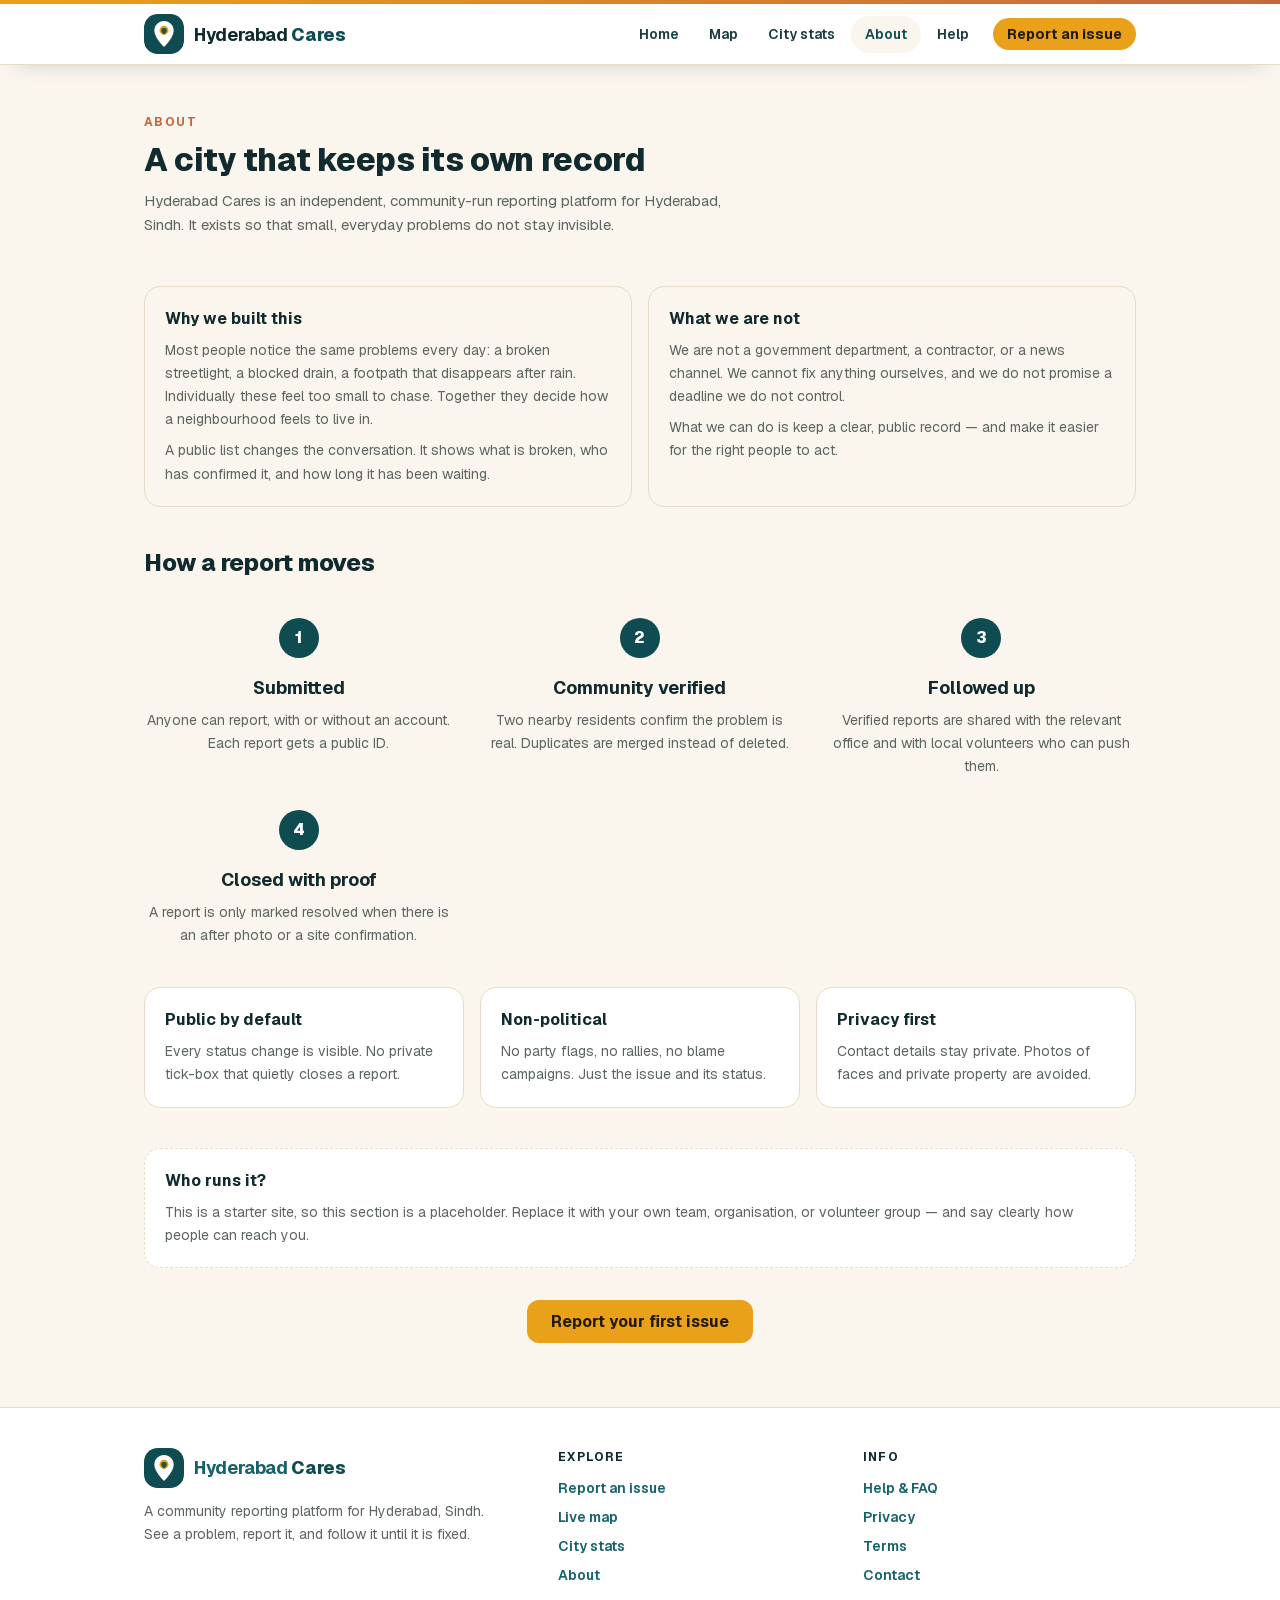
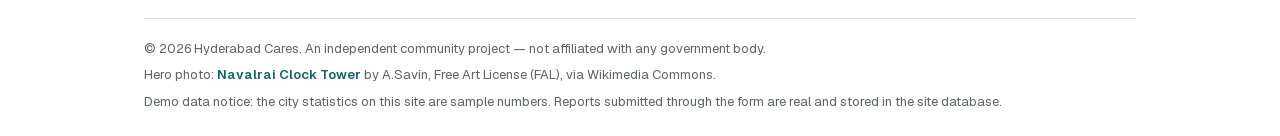
==== about.html @ 7a2fa07a "Initial Hyderabad Cares project Co-authored-by: Copilot <223556219+Copilot@users.noreply.github.com>" ====
<!DOCTYPE html>
<html lang="en">
<head>
<meta charset="utf-8">
<meta name="viewport" content="width=device-width, initial-scale=1">
<title>About · Hyderabad Cares</title>
<meta name="description" content="Hyderabad Cares is an independent community platform for reporting and tracking civic issues in Hyderabad, Sindh.">
<meta name="theme-color" content="#0f4c52">
<link rel="icon" href="assets/brand/favicon.svg" type="image/svg+xml">
<link rel="stylesheet" href="assets/theme.css">
</head>
<body>
<a class="sr-only" href="#main">Skip to content</a>
<header class="site-header">
  <div class="container site-header__inner">
    <a class="brand" href="index.html" aria-label="Hyderabad Cares — home">
      <img class="brand__mark" src="assets/brand/mark.svg" alt="" width="40" height="40">
      <span class="brand__name">Hyderabad <strong>Cares</strong></span>
    </a>
    <button class="nav-toggle" type="button" aria-expanded="false" aria-controls="site-nav" aria-label="Open menu">
      <svg width="22" height="22" viewBox="0 0 24 24" fill="none" stroke="currentColor" stroke-width="2" stroke-linecap="round" aria-hidden="true"><path d="M4 7h16M4 12h16M4 17h16"/></svg>
    </button>
    <nav class="nav" id="site-nav" aria-label="Main">
      <a class="nav__link" href="index.html">Home</a>
      <a class="nav__link" href="map.html">Map</a>
      <a class="nav__link" href="stats.html">City stats</a>
      <a class="nav__link" href="about.html" aria-current="page">About</a>
      <a class="nav__link" href="help.html">Help</a>
      <a class="btn btn--primary btn--sm nav__cta" href="report.html">Report an issue</a>
    </nav>
  </div>
</header>
<main id="main">
  <section class="section section--tight">
    <div class="container">
      <p class="eyebrow">About</p>
      <h1 class="section-title mt-2" style="font-size:2rem">A city that keeps its own record</h1>
      <p class="section-sub" style="margin-left:0;text-align:left">Hyderabad Cares is an independent, community-run reporting platform for Hyderabad, Sindh. It exists so that small, everyday problems do not stay invisible.</p>
    </div>
  </section>

  <section class="section" style="padding-top:0">
    <div class="container">
      <div class="grid grid--2">
        <div class="card card--flat">
          <h2 class="card__title">Why we built this</h2>
          <p class="card__text">Most people notice the same problems every day: a broken streetlight, a blocked drain, a footpath that disappears after rain. Individually these feel too small to chase. Together they decide how a neighbourhood feels to live in.</p>
          <p class="card__text">A public list changes the conversation. It shows what is broken, who has confirmed it, and how long it has been waiting.</p>
        </div>
        <div class="card card--flat">
          <h2 class="card__title">What we are not</h2>
          <p class="card__text">We are not a government department, a contractor, or a news channel. We cannot fix anything ourselves, and we do not promise a deadline we do not control.</p>
          <p class="card__text">What we can do is keep a clear, public record — and make it easier for the right people to act.</p>
        </div>
      </div>

      <h2 class="section-title mt-10">How a report moves</h2>
      <div class="steps">
        <div class="step">
          <div class="step__num">1</div>
          <h3 class="step__title">Submitted</h3>
          <p class="step__text">Anyone can report, with or without an account. Each report gets a public ID.</p>
        </div>
        <div class="step">
          <div class="step__num">2</div>
          <h3 class="step__title">Community verified</h3>
          <p class="step__text">Two nearby residents confirm the problem is real. Duplicates are merged instead of deleted.</p>
        </div>
        <div class="step">
          <div class="step__num">3</div>
          <h3 class="step__title">Followed up</h3>
          <p class="step__text">Verified reports are shared with the relevant office and with local volunteers who can push them.</p>
        </div>
        <div class="step">
          <div class="step__num">4</div>
          <h3 class="step__title">Closed with proof</h3>
          <p class="step__text">A report is only marked resolved when there is an after photo or a site confirmation.</p>
        </div>
      </div>

      <div class="grid grid--3 mt-10">
        <div class="card"><h3 class="card__title">Public by default</h3><p class="card__text">Every status change is visible. No private tick-box that quietly closes a report.</p></div>
        <div class="card"><h3 class="card__title">Non-political</h3><p class="card__text">No party flags, no rallies, no blame campaigns. Just the issue and its status.</p></div>
        <div class="card"><h3 class="card__title">Privacy first</h3><p class="card__text">Contact details stay private. Photos of faces and private property are avoided.</p></div>
      </div>

      <div class="card mt-10" style="border-style:dashed">
        <h2 class="card__title">Who runs it?</h2>
        <p class="card__text">This is a starter site, so this section is a placeholder. Replace it with your own team, organisation, or volunteer group — and say clearly how people can reach you.</p>
      </div>

      <p class="text-center mt-8"><a class="btn btn--primary" href="report.html">Report your first issue</a></p>
    </div>
  </section>
</main>
<footer class="site-footer">
  <div class="container">
    <div class="site-footer__top">
      <div class="site-footer__brand">
        <a class="brand" href="index.html">
          <img class="brand__mark" src="assets/brand/mark.svg" alt="" width="40" height="40">
          <span class="brand__name">Hyderabad <strong>Cares</strong></span>
        </a>
        <p>A community reporting platform for Hyderabad, Sindh. See a problem, report it, and follow it until it is fixed.</p>
      </div>
      <div>
        <p class="site-footer__heading">Explore</p>
        <div class="site-footer__links">
          <a href="report.html">Report an issue</a>
          <a href="map.html">Live map</a>
          <a href="stats.html">City stats</a>
          <a href="about.html">About</a>
        </div>
      </div>
      <div>
        <p class="site-footer__heading">Info</p>
        <div class="site-footer__links">
          <a href="help.html">Help &amp; FAQ</a>
          <a href="privacy.html">Privacy</a>
          <a href="terms.html">Terms</a>
          <a href="mailto:hello@hyderabadcares.example">Contact</a>
        </div>
      </div>
    </div>
    <div class="site-footer__bottom">
      <p>© <span data-year>2026</span> Hyderabad Cares. An independent community project — not affiliated with any government body.</p>
      <p>Hero photo: <a href="https://commons.wikimedia.org/wiki/File:PK_Hyderabad_asv2020-02_img15_Navalrai_Market_tower.jpg" target="_blank" rel="noopener">Navalrai Clock Tower</a> by A.Savin, Free Art License (FAL), via Wikimedia Commons.</p>
      <p>Demo data notice: the city statistics on this site are sample numbers. Reports submitted through the form are real and stored in the site database.</p>
    </div>
  </div>
</footer>
<script src="assets/site.js"></script>
</body>
</html>
---- assets/theme.css ----
/* ==========================================================================
   Hyderabad Cares — design system
   Theme structure adapted from a civic-reporting layout.
   Brand: deep teal + marigold on warm ivory. Geist typography.
   Saare colors :root se control hote hain — ek jagah badlein, poori site badal
   jayegi.
   ========================================================================== */

@font-face {
  font-family: "Geist";
  font-style: normal;
  font-weight: 100 900;
  font-display: swap;
  src: url("fonts/geist-latin.woff2") format("woff2");
}

@font-face {
  font-family: "Geist Mono";
  font-style: normal;
  font-weight: 100 900;
  font-display: swap;
  src: url("fonts/geist-mono-latin.woff2") format("woff2");
}

:root {
  /* ---- brand palette ---- */
  --color-background: #faf6ee;   /* warm ivory */
  --color-surface: #ffffff;
  --color-ink: #102a2e;          /* headings + body text */
  --color-ink-soft: #1c3b40;
  --color-teal: #0f4c52;         /* primary brand */
  --color-teal-deep: #082f33;
  --color-marigold: #e9a11a;     /* accent / CTA */
  --color-on-marigold: #241a05;
  --color-clay: #c2683f;
  --color-sand: #ecdfc9;
  --color-border: #e6dcc9;
  --color-link: #16626a;
  --color-text-muted: #5c6560;

  /* ---- status ---- */
  --color-success: #1e7a55;
  --color-danger: #cf4a34;
  --color-warning: #b97708;
  --color-info: #2a6f97;

  /* ---- type ---- */
  --font-sans: "Geist", -apple-system, BlinkMacSystemFont, "Segoe UI", Roboto, Arial, sans-serif;
  --font-mono: "Geist Mono", ui-monospace, SFMono-Regular, Menlo, Consolas, monospace;

  /* ---- shape & depth ---- */
  --radius-sm: 0.25rem;
  --radius-md: 0.375rem;
  --radius-lg: 0.5rem;
  --radius-xl: 0.75rem;
  --radius-2xl: 1rem;
  --shadow-sm: 0 1px 3px 0 rgb(16 42 46 / 0.1), 0 1px 2px -1px rgb(16 42 46 / 0.1);
  --shadow-header: 0 10px 24px -18px rgb(16 42 46 / 0.4);

  --container: 64rem;
  --gutter: 1rem;
}

/* ============================== base ==================================== */

*,
*::before,
*::after {
  box-sizing: border-box;
}

html {
  -webkit-text-size-adjust: 100%;
  scroll-behavior: smooth;
}

body {
  margin: 0;
  min-height: 100vh;
  background: var(--color-background);
  color: var(--color-ink);
  font-family: var(--font-sans);
  font-size: 1rem;
  line-height: 1.5;
  -webkit-font-smoothing: antialiased;
  -moz-osx-font-smoothing: grayscale;
}

h1, h2, h3, h4, h5, h6, p, figure, blockquote, ul, ol {
  margin: 0;
}

ul, ol {
  padding: 0;
  list-style: none;
}

img, svg, video {
  display: block;
  max-width: 100%;
  height: auto;
}

a {
  color: inherit;
  text-decoration: none;
}

button, input, select, textarea {
  font: inherit;
  color: inherit;
}

::selection {
  background: var(--color-marigold);
  color: var(--color-on-marigold);
}

:focus-visible {
  outline: 3px solid rgb(233 161 26 / 0.5);
  outline-offset: 2px;
}

/* ============================ layout ==================================== */

.container {
  width: 100%;
  max-width: var(--container);
  margin-inline: auto;
  padding-inline: var(--gutter);
}

.section {
  padding-block: 4rem;
}

.section--surface {
  background: var(--color-surface);
  border-top: 1px solid var(--color-border);
}

.section--tight {
  padding-block: 3rem;
}

.section-head {
  text-align: center;
}

.section-title {
  font-size: 1.5rem;
  font-weight: 800;
  color: var(--color-ink);
  line-height: 1.3;
  letter-spacing: -0.01em;
}

.section-sub {
  max-width: 38rem;
  margin: 0.5rem auto 0;
  color: var(--color-text-muted);
  font-size: 0.9375rem;
  line-height: 1.65;
}

.stack > * + * {
  margin-top: 1rem;
}

/* ============================= header =================================== */

.site-header {
  position: sticky;
  top: 0;
  z-index: 40;
  background: var(--color-surface);
  border-bottom: 1px solid var(--color-border);
  box-shadow: var(--shadow-header);
}

.site-header::before {
  content: "";
  display: block;
  height: 4px;
  background: linear-gradient(90deg, var(--color-marigold), var(--color-clay));
}

.site-header__inner {
  display: flex;
  align-items: center;
  justify-content: space-between;
  gap: 1rem;
  padding-block: 0.625rem;
}

.brand {
  display: flex;
  align-items: center;
  gap: 0.625rem;
  flex-shrink: 0;
}

.brand__mark {
  width: 2.5rem;
  height: 2.5rem;
  border-radius: 0.85rem;
  transition: transform 0.2s ease;
}

.brand:hover .brand__mark {
  transform: rotate(-4deg) scale(1.04);
}

.brand__name {
  font-size: 1.125rem;
  font-weight: 700;
  letter-spacing: -0.02em;
  white-space: nowrap;
}

.brand__name strong {
  color: var(--color-teal);
  font-weight: 800;
}

.nav {
  display: flex;
  align-items: center;
  gap: 0.125rem;
}

.nav__link {
  padding: 0.5rem 0.875rem;
  border-radius: 999px;
  font-size: 0.875rem;
  font-weight: 600;
  white-space: nowrap;
  color: var(--color-ink-soft);
  transition: background-color 0.15s ease, color 0.15s ease;
}

.nav__link:hover {
  background: var(--color-background);
  color: var(--color-teal);
}

.nav__link[aria-current="page"] {
  background: var(--color-background);
  color: var(--color-teal);
}

.nav__cta {
  margin-left: 0.5rem;
}

.nav__app {
  margin-left: 0.5rem;
  padding-inline: 1rem;
}

.nav-toggle {
  display: none;
  width: 2.5rem;
  height: 2.5rem;
  border: 0;
  border-radius: 999px;
  background: transparent;
  color: var(--color-ink);
  cursor: pointer;
}

.nav-toggle:hover {
  background: var(--color-background);
}

@media (max-width: 64rem) {
  .nav {
    display: none;
  }
  .nav-toggle {
    display: inline-flex;
    align-items: center;
    justify-content: center;
  }
  .nav.is-open {
    display: flex;
    position: absolute;
    left: var(--gutter);
    right: var(--gutter);
    top: calc(100% + 0.5rem);
    flex-direction: column;
    align-items: stretch;
    gap: 0.25rem;
    padding: 0.75rem;
    background: var(--color-surface);
    border: 1px solid var(--color-border);
    border-radius: var(--radius-2xl);
    box-shadow: var(--shadow-sm);
  }
  .nav.is-open .nav__link {
    padding: 0.75rem 1rem;
  }
  .nav.is-open .nav__cta {
    margin: 0.25rem 0 0;
    text-align: center;
  }
  .nav.is-open .nav__app {
    margin: 0.25rem 0 0;
    text-align: center;
  }
}

/* ============================= buttons ================================== */

.btn {
  display: inline-flex;
  align-items: center;
  justify-content: center;
  gap: 0.5rem;
  padding: 0.75rem 1.5rem;
  border: 0;
  border-radius: var(--radius-xl);
  font-weight: 700;
  line-height: 1.2;
  cursor: pointer;
  transition: transform 0.15s ease, box-shadow 0.15s ease, background-color 0.15s ease;
}

.btn:hover {
  transform: translateY(-1px);
}

.btn--primary {
  background: var(--color-marigold);
  color: var(--color-on-marigold);
}

.btn--primary:hover {
  box-shadow: var(--shadow-sm);
}

.btn--dark {
  background: var(--color-teal);
  color: #fff;
}

.btn--outline {
  background: transparent;
  border: 1px solid var(--color-border);
  color: var(--color-ink);
}

.btn--outline:hover {
  background: var(--color-background);
  border-color: var(--color-sand);
}

.btn--outline-light {
  background: transparent;
  border: 1px solid rgb(255 255 255 / 0.4);
  color: #fff;
}

.btn--outline-light:hover {
  background: rgb(255 255 255 / 0.1);
}

.btn--sm {
  padding: 0.5rem 0.875rem;
  border-radius: 999px;
  font-size: 0.875rem;
}

.btn--block {
  width: 100%;
}

/* ============================== badges ================================== */

.badge {
  display: inline-flex;
  align-items: center;
  gap: 0.375rem;
  padding: 0.175rem 0.625rem;
  border-radius: 999px;
  font-size: 0.75rem;
  font-weight: 700;
  line-height: 1.6;
  background: var(--color-background);
  color: var(--color-text-muted);
  border: 1px solid var(--color-border);
  white-space: nowrap;
}

.badge--success { background: #ddefe4; border-color: #c6e3d0; color: #146b45; }
.badge--danger  { background: #fbe1dc; border-color: #f3c9bf; color: #9a3b2d; }
.badge--warning { background: #fbe9dc; border-color: #f2d3bb; color: #8a5200; }
.badge--info    { background: #e3f0fa; border-color: #c8def0; color: #1b5e8c; }
.badge--muted   { background: #f1ede4; border-color: #e2dacb; color: #6b6459; }

/* ============================== chips =================================== */

.chips {
  display: flex;
  flex-wrap: wrap;
  justify-content: center;
  gap: 0.75rem;
}

.chip {
  display: inline-flex;
  align-items: center;
  gap: 0.5rem;
  padding: 0.5rem 1rem 0.5rem 0.5rem;
  border-radius: 999px;
  border: 1px solid var(--color-border);
  background: var(--color-background);
  font-size: 0.875rem;
  font-weight: 600;
}

.chip__icon {
  display: inline-flex;
  align-items: center;
  justify-content: center;
  width: 1.625rem;
  height: 1.625rem;
  border-radius: 999px;
  background: var(--color-teal);
  color: #fff;
  font-size: 0.75rem;
  font-weight: 800;
}

.chip--green  .chip__icon { background: #3e8a5c; }
.chip--olive  .chip__icon { background: #6b7a3e; }
.chip--orange .chip__icon { background: #e0801e; }
.chip--blue   .chip__icon { background: #2e86c1; }
.chip--navy   .chip__icon { background: #1d5c82; }
.chip--sky    .chip__icon { background: #3aa0d6; }
.chip--gold   .chip__icon { background: #d9a400; }
.chip--violet .chip__icon { background: #8b5fbf; }
.chip--brown  .chip__icon { background: #b5652e; }
.chip--red    .chip__icon { background: #e8543e; }
.chip--grey   .chip__icon { background: #6b7280; }

/* ============================== cards =================================== */

.card {
  background: var(--color-surface);
  border: 1px solid var(--color-border);
  border-radius: var(--radius-2xl);
  padding: 1.25rem;
}

.card--flat {
  background: var(--color-background);
}

.card__title {
  font-size: 1rem;
  font-weight: 700;
  color: var(--color-ink);
}

.card__text {
  margin-top: 0.5rem;
  font-size: 0.875rem;
  line-height: 1.65;
  color: var(--color-text-muted);
}

/* ============================== grids =================================== */

.grid {
  display: grid;
  gap: 1rem;
}

@media (min-width: 48rem) {
  .grid--2 { grid-template-columns: repeat(2, 1fr); }
  .grid--3 { grid-template-columns: repeat(3, 1fr); }
  .grid--4 { grid-template-columns: repeat(4, 1fr); }
}

/* ============================ hero ====================================== */

.hero {
  position: relative;
  display: flex;
  align-items: center;
  justify-content: center;
  min-height: 38rem;
  padding: 7rem 0;
  text-align: center;
  overflow: hidden;
  background:
    radial-gradient(60rem 30rem at 50% -10%, #175a61 0%, transparent 70%),
    linear-gradient(160deg, #0b343a 0%, #0f4c52 55%, #0a2a2e 100%);
}

.hero__bg {
  position: absolute;
  inset: 0;
  width: 100%;
  height: 100%;
  object-fit: cover;
  object-position: center 30%;
}

.hero::after {
  content: "";
  position: absolute;
  inset: 0;
  z-index: 1;
  background:
    linear-gradient(to bottom, rgb(8 47 51 / 0.82), rgb(8 47 51 / 0.68) 45%, rgb(8 47 51 / 0.92)),
    radial-gradient(70% 60% at 50% 40%, transparent 0%, rgb(8 47 51 / 0.35) 100%);
}

.hero__inner {
  position: relative;
  z-index: 2;
  max-width: 44rem;
  margin-inline: auto;
  padding-inline: var(--gutter);
}

.hero__eyebrow {
  display: inline-flex;
  align-items: center;
  gap: 0.5rem;
  margin-bottom: 1.25rem;
  padding: 0.35rem 0.875rem;
  border: 1px solid rgb(255 255 255 / 0.25);
  border-radius: 999px;
  background: rgb(255 255 255 / 0.08);
  color: #f7e7c3;
  font-size: 0.75rem;
  font-weight: 700;
  letter-spacing: 0.14em;
  text-transform: uppercase;
}

.hero__title {
  font-size: clamp(2.25rem, 6vw, 3.5rem);
  font-weight: 800;
  line-height: 1.08;
  color: #fff;
  letter-spacing: -0.025em;
}

.hero__title em {
  font-style: normal;
  color: var(--color-marigold);
}

.hero__text {
  max-width: 38rem;
  margin: 1.25rem auto 0;
  font-size: 1.0625rem;
  line-height: 1.7;
  color: rgb(255 255 255 / 0.88);
}

.hero__actions {
  display: flex;
  flex-wrap: wrap;
  align-items: center;
  justify-content: center;
  gap: 0.875rem;
  margin-top: 2rem;
}

.hero__note {
  margin-top: 1.5rem;
  font-size: 0.8125rem;
  color: rgb(255 255 255 / 0.65);
}

.map-canvas {
  height: 30rem;
  background: #e9e2d3;
}

.map-canvas .leaflet-container {
  font-family: var(--font-sans);
}

.hero__credit {
  position: absolute;
  right: 0.5rem;
  bottom: 0.35rem;
  z-index: 2;
  font-size: 0.625rem;
  color: rgb(255 255 255 / 0.55);
}

.hero__credit a {
  color: inherit;
  text-decoration: underline;
}

/* ============================== steps =================================== */

.steps {
  display: grid;
  gap: 2rem;
  margin-top: 2.5rem;
}

@media (min-width: 40rem) {
  .steps {
    grid-template-columns: repeat(3, 1fr);
  }
}

.step {
  text-align: center;
}

.step__num {
  display: flex;
  align-items: center;
  justify-content: center;
  width: 2.5rem;
  height: 2.5rem;
  margin-inline: auto;
  border-radius: 999px;
  background: var(--color-teal);
  color: #fff;
  font-size: 1rem;
  font-weight: 800;
}

.step__title {
  margin-top: 1rem;
  font-size: 1.125rem;
  font-weight: 700;
}

.step__text {
  margin-top: 0.5rem;
  font-size: 0.875rem;
  line-height: 1.65;
  color: var(--color-text-muted);
}

/* ============================== stats =================================== */

.stat-grid {
  display: grid;
  grid-template-columns: repeat(2, 1fr);
  gap: 1rem;
}

@media (min-width: 48rem) {
  .stat-grid {
    grid-template-columns: repeat(4, 1fr);
  }
}

.stat {
  padding: 1.25rem;
  background: var(--color-surface);
  border: 1px solid var(--color-border);
  border-radius: var(--radius-2xl);
}

.stat__value {
  font-size: 1.875rem;
  font-weight: 800;
  line-height: 1.1;
  color: var(--color-teal);
  font-variant-numeric: tabular-nums;
}

.stat__label {
  margin-top: 0.35rem;
  font-size: 0.75rem;
  font-weight: 600;
  letter-spacing: 0.06em;
  text-transform: uppercase;
  color: var(--color-text-muted);
}

.stat__hint {
  margin-top: 0.35rem;
  font-size: 0.75rem;
  color: var(--color-text-muted);
}

/* ============================== forms =================================== */

.field {
  display: block;
}

.field__label {
  display: block;
  margin-bottom: 0.375rem;
  font-size: 0.875rem;
  font-weight: 600;
}

.field__label span {
  color: var(--color-clay);
}

.input,
.select,
.textarea {
  width: 100%;
  padding: 0.625rem 0.875rem;
  background: var(--color-surface);
  border: 1px solid var(--color-border);
  border-radius: var(--radius-xl);
  font-size: 0.9375rem;
  outline: none;
  transition: border-color 0.15s ease, box-shadow 0.15s ease;
}

.input:focus,
.select:focus,
.textarea:focus {
  border-color: var(--color-teal);
  box-shadow: 0 0 0 3px rgb(233 161 26 / 0.3);
}

.textarea {
  min-height: 8rem;
  resize: vertical;
}

.field__hint {
  margin-top: 0.375rem;
  font-size: 0.75rem;
  color: var(--color-text-muted);
}

.form-grid {
  display: grid;
  gap: 1.25rem;
}

@media (min-width: 40rem) {
  .form-grid--2 {
    grid-template-columns: repeat(2, 1fr);
  }
}

.check {
  display: flex;
  align-items: flex-start;
  gap: 0.625rem;
  font-size: 0.875rem;
  line-height: 1.5;
  color: var(--color-text-muted);
}

.check input {
  margin-top: 0.2rem;
  width: 1.05rem;
  height: 1.05rem;
  accent-color: var(--color-teal);
  flex-shrink: 0;
}

/* ============================ report rows =============================== */

.report-list {
  display: grid;
  gap: 0.75rem;
  margin-top: 1.5rem;
}

.report-row {
  display: grid;
  gap: 0.75rem;
  padding: 1rem 1.125rem;
  background: var(--color-surface);
  border: 1px solid var(--color-border);
  border-radius: var(--radius-xl);
  text-align: left;
  transition: border-color 0.15s ease, box-shadow 0.15s ease;
}

.report-row:hover {
  border-color: var(--color-sand);
  box-shadow: var(--shadow-sm);
}

.report-row__head {
  display: flex;
  flex-wrap: wrap;
  align-items: center;
  gap: 0.5rem;
  font-size: 0.75rem;
  color: var(--color-text-muted);
}

.report-row__title {
  font-size: 0.9375rem;
  font-weight: 700;
  line-height: 1.4;
}

.report-row__meta {
  display: flex;
  flex-wrap: wrap;
  gap: 0.75rem;
  font-size: 0.8125rem;
  color: var(--color-text-muted);
}

.report-row__meta b {
  color: var(--color-ink);
  font-weight: 600;
}

.report-row__link {
  justify-self: start;
  font-size: 0.8125rem;
  font-weight: 700;
  color: var(--color-link);
}

.report-row__link:hover {
  text-decoration: underline;
}

.report-row__photo {
  display: block;
  max-width: 22rem;
  border: 1px solid var(--color-border);
  border-radius: var(--radius-lg);
  overflow: hidden;
  background: var(--color-sand);
}

.report-row__photo img {
  display: block;
  width: 100%;
  height: auto;
  aspect-ratio: 16 / 9;
  object-fit: cover;
}

.map-toolbar {
  display: flex;
  flex-wrap: wrap;
  align-items: center;
  justify-content: space-between;
  gap: 0.75rem;
  margin-top: 1.75rem;
}

.map-toolbar .btn {
  margin-left: auto;
}

/* ============================ filter bar ================================ */

.filter-bar {
  display: flex;
  flex-wrap: wrap;
  gap: 0.5rem;
  margin-top: 1.5rem;
}

.filter {
  padding: 0.4rem 0.85rem;
  border: 1px solid var(--color-border);
  border-radius: 999px;
  background: var(--color-surface);
  font-size: 0.8125rem;
  font-weight: 600;
  color: var(--color-ink-soft);
  cursor: pointer;
  transition: background-color 0.15s ease, border-color 0.15s ease, color 0.15s ease;
}

.filter:hover {
  border-color: var(--color-sand);
  background: var(--color-background);
}

.filter[aria-pressed="true"] {
  background: var(--color-teal);
  border-color: var(--color-teal);
  color: #fff;
}

/* ============================== map ===================================== */

.map-frame {
  position: relative;
  margin-top: 1.5rem;
  border: 1px solid var(--color-border);
  border-radius: var(--radius-2xl);
  overflow: hidden;
  background:
    repeating-linear-gradient(0deg, #eee6d6 0 1px, transparent 1px 2.5rem),
    repeating-linear-gradient(90deg, #eee6d6 0 1px, transparent 1px 2.5rem),
    #f6efe2;
  min-height: 22rem;
}

.map-frame iframe {
  display: block;
  width: 100%;
  height: 26rem;
  border: 0;
}

.map-note {
  display: flex;
  flex-wrap: wrap;
  gap: 0.5rem 1rem;
  justify-content: space-between;
  align-items: center;
  padding: 0.75rem 1rem;
  border-top: 1px solid var(--color-border);
  background: var(--color-surface);
  font-size: 0.8125rem;
  color: var(--color-text-muted);
}

.map-note a {
  font-weight: 700;
  color: var(--color-link);
}

.map-note a:hover {
  text-decoration: underline;
}

/* ============================== table =================================== */

.table-wrap {
  margin-top: 1.5rem;
  border: 1px solid var(--color-border);
  border-radius: var(--radius-2xl);
  overflow-x: auto;
  background: var(--color-surface);
}

.table {
  width: 100%;
  border-collapse: collapse;
  font-size: 0.875rem;
  min-width: 32rem;
}

.table th,
.table td {
  padding: 0.75rem 1rem;
  text-align: left;
  border-bottom: 1px solid var(--color-border);
}

.table th {
  font-size: 0.75rem;
  font-weight: 700;
  letter-spacing: 0.05em;
  text-transform: uppercase;
  color: var(--color-text-muted);
  background: var(--color-background);
}

.table tbody tr:last-child td {
  border-bottom: 0;
}

.table td:last-child,
.table th:last-child {
  text-align: right;
}

/* ============================ bar chart ================================= */

.bars {
  display: flex;
  align-items: flex-end;
  gap: 0.75rem;
  height: 12rem;
  margin-top: 1.5rem;
  padding: 1rem 1rem 0;
  border: 1px solid var(--color-border);
  border-radius: var(--radius-2xl);
  background: var(--color-surface);
}

.bar {
  flex: 1;
  display: flex;
  flex-direction: column;
  justify-content: flex-end;
  align-items: center;
  gap: 0.5rem;
  height: 100%;
  font-size: 0.6875rem;
  color: var(--color-text-muted);
}

.bar__fill {
  width: 100%;
  max-width: 2.75rem;
  min-height: 0.25rem;
  border-radius: 0.5rem 0.5rem 0 0;
  background: linear-gradient(180deg, var(--color-marigold), var(--color-clay));
}

.bar--teal .bar__fill {
  background: linear-gradient(180deg, #2c7c80, var(--color-teal));
}

/* ============================ progress ================================== */

.meter {
  height: 0.5rem;
  border-radius: 999px;
  background: var(--color-background);
  border: 1px solid var(--color-border);
  overflow: hidden;
}

.meter__fill {
  height: 100%;
  border-radius: 999px;
  background: var(--color-teal);
}

.meter__fill--success { background: var(--color-success); }
.meter__fill--warning { background: var(--color-warning); }
.meter__fill--info    { background: var(--color-info); }
.meter__fill--danger  { background: var(--color-danger); }

/* ============================ accordion ================================= */

.accordion {
  margin-top: 1.5rem;
  border-top: 1px solid var(--color-border);
}

.accordion details {
  border-bottom: 1px solid var(--color-border);
}

.accordion summary {
  display: flex;
  align-items: center;
  justify-content: space-between;
  gap: 1rem;
  padding: 1rem 0.25rem;
  font-weight: 600;
  cursor: pointer;
  list-style: none;
}

.accordion summary::-webkit-details-marker {
  display: none;
}

.accordion summary::after {
  content: "+";
  font-size: 1.25rem;
  font-weight: 500;
  color: var(--color-teal);
  line-height: 1;
}

.accordion details[open] summary::after {
  content: "\2013";
}

.accordion .accordion__body {
  padding: 0 0.25rem 1.125rem;
  font-size: 0.9375rem;
  line-height: 1.7;
  color: var(--color-text-muted);
}

.accordion .accordion__body p + p {
  margin-top: 0.625rem;
}

/* ============================== prose =================================== */

.prose {
  max-width: 46rem;
  margin-inline: auto;
}

.prose h2 {
  margin-top: 2.25rem;
  font-size: 1.25rem;
  font-weight: 800;
  color: var(--color-ink);
}

.prose h3 {
  margin-top: 1.5rem;
  font-size: 1rem;
  font-weight: 700;
}

.prose p,
.prose ul,
.prose ol {
  margin-top: 0.75rem;
  font-size: 0.9375rem;
  line-height: 1.75;
  color: var(--color-ink-soft);
}

.prose ul,
.prose ol {
  padding-left: 1.25rem;
  list-style: disc;
}

.prose ol {
  list-style: decimal;
}

.prose li + li {
  margin-top: 0.375rem;
}

.prose a {
  color: var(--color-link);
  font-weight: 600;
  text-decoration: underline;
  text-underline-offset: 0.15em;
}

.prose strong {
  color: var(--color-ink);
}

.note-box {
  margin-top: 1.25rem;
  padding: 1rem 1.125rem;
  border-left: 3px solid var(--color-marigold);
  background: #fdf4e0;
  border-radius: 0 var(--radius-xl) var(--radius-xl) 0;
  font-size: 0.875rem;
  line-height: 1.65;
  color: #6b5326;
}

/* ============================ CTA band ================================== */

.cta-band {
  position: relative;
  padding: 3.5rem 1rem;
  text-align: center;
  background:
    radial-gradient(40rem 20rem at 50% 0%, #17606a 0%, transparent 70%),
    linear-gradient(150deg, #0b343a, #0f4c52);
  color: #fff;
}

.cta-band h2 {
  font-size: clamp(1.5rem, 3vw, 2rem);
  font-weight: 800;
  letter-spacing: -0.02em;
}

.cta-band p {
  max-width: 34rem;
  margin: 0.75rem auto 0;
  color: rgb(255 255 255 / 0.8);
  font-size: 0.9375rem;
  line-height: 1.65;
}

.cta-band .btn {
  margin-top: 1.5rem;
}

/* ============================ footer ==================================== */

.site-footer {
  padding-block: 2.5rem 1.5rem;
  border-top: 1px solid var(--color-border);
  background: var(--color-surface);
  font-size: 0.875rem;
  color: var(--color-text-muted);
}

.site-footer__top {
  display: grid;
  gap: 2rem;
  padding-bottom: 2rem;
}

@media (min-width: 48rem) {
  .site-footer__top {
    grid-template-columns: 1.4fr 1fr 1fr;
  }
}

.site-footer__brand p {
  max-width: 22rem;
  margin-top: 0.75rem;
  line-height: 1.65;
}

.site-footer__heading {
  font-size: 0.75rem;
  font-weight: 700;
  letter-spacing: 0.1em;
  text-transform: uppercase;
  color: var(--color-ink);
}

.site-footer__links {
  display: grid;
  gap: 0.5rem;
  margin-top: 0.75rem;
}

.site-footer a {
  font-weight: 600;
  color: var(--color-link);
}

.site-footer a:hover {
  text-decoration: underline;
}

.site-footer__bottom {
  padding-top: 1.25rem;
  border-top: 1px solid var(--color-border);
  font-size: 0.8125rem;
  line-height: 1.6;
}

.site-footer__bottom p + p {
  margin-top: 0.35rem;
}

/* ============================ helpers =================================== */

.text-muted { color: var(--color-text-muted); }
.text-center { text-align: center; }
.mt-0 { margin-top: 0; }
.mt-2 { margin-top: 0.5rem; }
.mt-4 { margin-top: 1rem; }
.mt-6 { margin-top: 1.5rem; }
.mt-8 { margin-top: 2rem; }
.mt-10 { margin-top: 2.5rem; }
.mx-auto { margin-inline: auto; }
.eyebrow {
  font-size: 0.75rem;
  font-weight: 700;
  letter-spacing: 0.12em;
  text-transform: uppercase;
  color: var(--color-clay);
}
.sr-only {
  position: absolute;
  width: 1px;
  height: 1px;
  padding: 0;
  margin: -1px;
  overflow: hidden;
  clip: rect(0 0 0 0);
  white-space: nowrap;
  border: 0;
}

@media (prefers-reduced-motion: reduce) {
  *, *::before, *::after {
    transition: none !important;
    scroll-behavior: auto !important;
  }
}
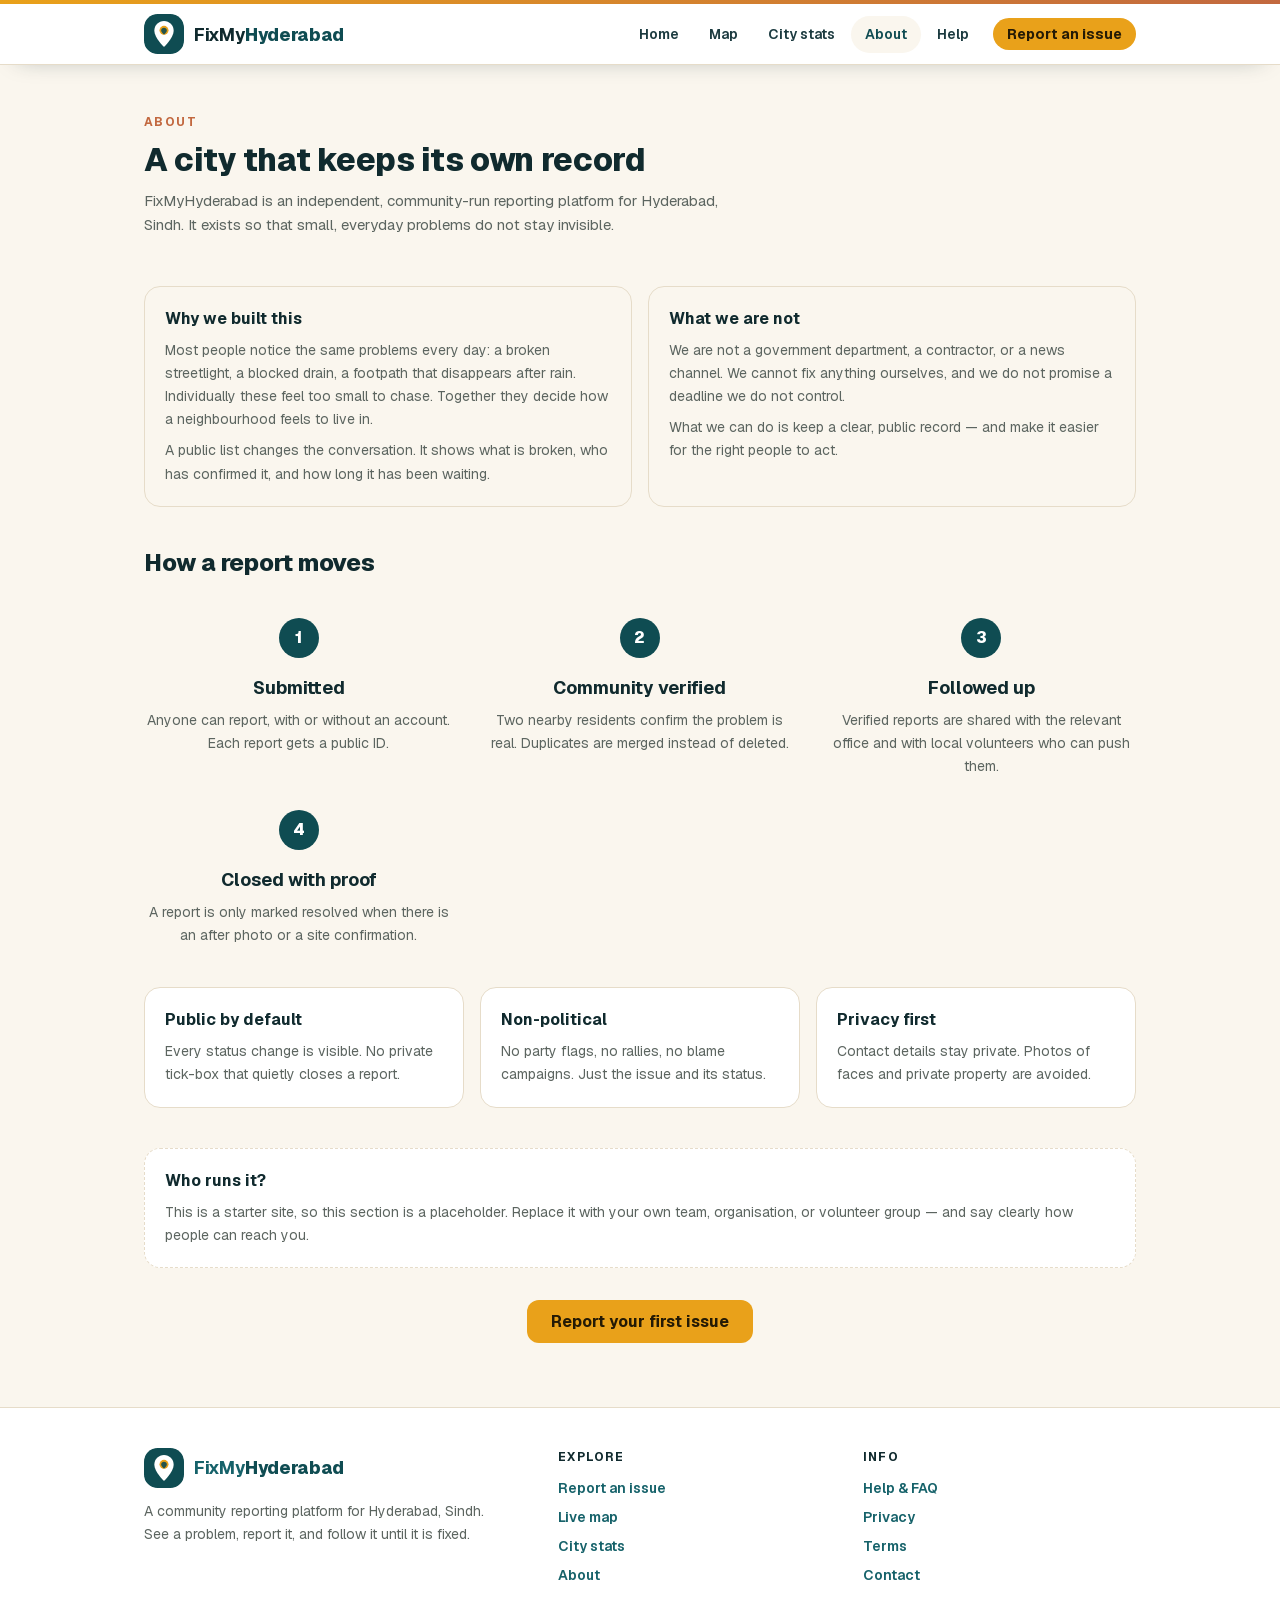
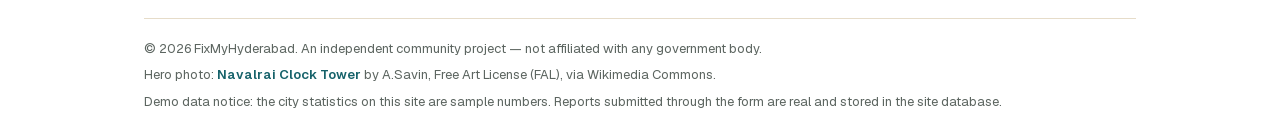
==== commit acf9da22: "Rename brand to FixMyHyderabad" ====
--- a/about.html
+++ b/about.html
@@ -3,8 +3,8 @@
 <head>
 <meta charset="utf-8">
 <meta name="viewport" content="width=device-width, initial-scale=1">
-<title>About · Hyderabad Cares</title>
-<meta name="description" content="Hyderabad Cares is an independent community platform for reporting and tracking civic issues in Hyderabad, Sindh.">
+<title>About · FixMyHyderabad</title>
+<meta name="description" content="FixMyHyderabad is an independent community platform for reporting and tracking civic issues in Hyderabad, Sindh.">
 <meta name="theme-color" content="#0f4c52">
 <link rel="icon" href="assets/brand/favicon.svg" type="image/svg+xml">
 <link rel="stylesheet" href="assets/theme.css">
@@ -13,9 +13,9 @@
 <a class="sr-only" href="#main">Skip to content</a>
 <header class="site-header">
   <div class="container site-header__inner">
-    <a class="brand" href="index.html" aria-label="Hyderabad Cares — home">
+    <a class="brand" href="index.html" aria-label="FixMyHyderabad — home">
       <img class="brand__mark" src="assets/brand/mark.svg" alt="" width="40" height="40">
-      <span class="brand__name">Hyderabad <strong>Cares</strong></span>
+      <span class="brand__name">FixMy<strong>Hyderabad</strong></span>
     </a>
     <button class="nav-toggle" type="button" aria-expanded="false" aria-controls="site-nav" aria-label="Open menu">
       <svg width="22" height="22" viewBox="0 0 24 24" fill="none" stroke="currentColor" stroke-width="2" stroke-linecap="round" aria-hidden="true"><path d="M4 7h16M4 12h16M4 17h16"/></svg>
@@ -35,7 +35,7 @@
     <div class="container">
       <p class="eyebrow">About</p>
       <h1 class="section-title mt-2" style="font-size:2rem">A city that keeps its own record</h1>
-      <p class="section-sub" style="margin-left:0;text-align:left">Hyderabad Cares is an independent, community-run reporting platform for Hyderabad, Sindh. It exists so that small, everyday problems do not stay invisible.</p>
+      <p class="section-sub" style="margin-left:0;text-align:left">FixMyHyderabad is an independent, community-run reporting platform for Hyderabad, Sindh. It exists so that small, everyday problems do not stay invisible.</p>
     </div>
   </section>
 
@@ -99,7 +99,7 @@
       <div class="site-footer__brand">
         <a class="brand" href="index.html">
           <img class="brand__mark" src="assets/brand/mark.svg" alt="" width="40" height="40">
-          <span class="brand__name">Hyderabad <strong>Cares</strong></span>
+          <span class="brand__name">FixMy<strong>Hyderabad</strong></span>
         </a>
         <p>A community reporting platform for Hyderabad, Sindh. See a problem, report it, and follow it until it is fixed.</p>
       </div>
@@ -118,12 +118,12 @@
           <a href="help.html">Help &amp; FAQ</a>
           <a href="privacy.html">Privacy</a>
           <a href="terms.html">Terms</a>
-          <a href="mailto:hello@hyderabadcares.example">Contact</a>
+          <a href="mailto:hello@fixmyhyderabad.example">Contact</a>
         </div>
       </div>
     </div>
     <div class="site-footer__bottom">
-      <p>© <span data-year>2026</span> Hyderabad Cares. An independent community project — not affiliated with any government body.</p>
+      <p>© <span data-year>2026</span> FixMyHyderabad. An independent community project — not affiliated with any government body.</p>
       <p>Hero photo: <a href="https://commons.wikimedia.org/wiki/File:PK_Hyderabad_asv2020-02_img15_Navalrai_Market_tower.jpg" target="_blank" rel="noopener">Navalrai Clock Tower</a> by A.Savin, Free Art License (FAL), via Wikimedia Commons.</p>
       <p>Demo data notice: the city statistics on this site are sample numbers. Reports submitted through the form are real and stored in the site database.</p>
     </div>
--- a/assets/theme.css
+++ b/assets/theme.css
@@ -1,5 +1,5 @@
 /* ==========================================================================
-   Hyderabad Cares — design system
+   FixMyHyderabad — design system
    Theme structure adapted from a civic-reporting layout.
    Brand: deep teal + marigold on warm ivory. Geist typography.
    Saare colors :root se control hote hain — ek jagah badlein, poori site badal
@@ -183,6 +183,14 @@
   display: block;
   height: 4px;
   background: linear-gradient(90deg, var(--color-marigold), var(--color-clay));
+}
+
+.preview-banner {
+  padding: 0.75rem 1rem;
+  background: #fff3d6;
+  color: var(--color-ink);
+  text-align: center;
+  font-size: 0.9375rem;
 }
 
 .site-header__inner {
